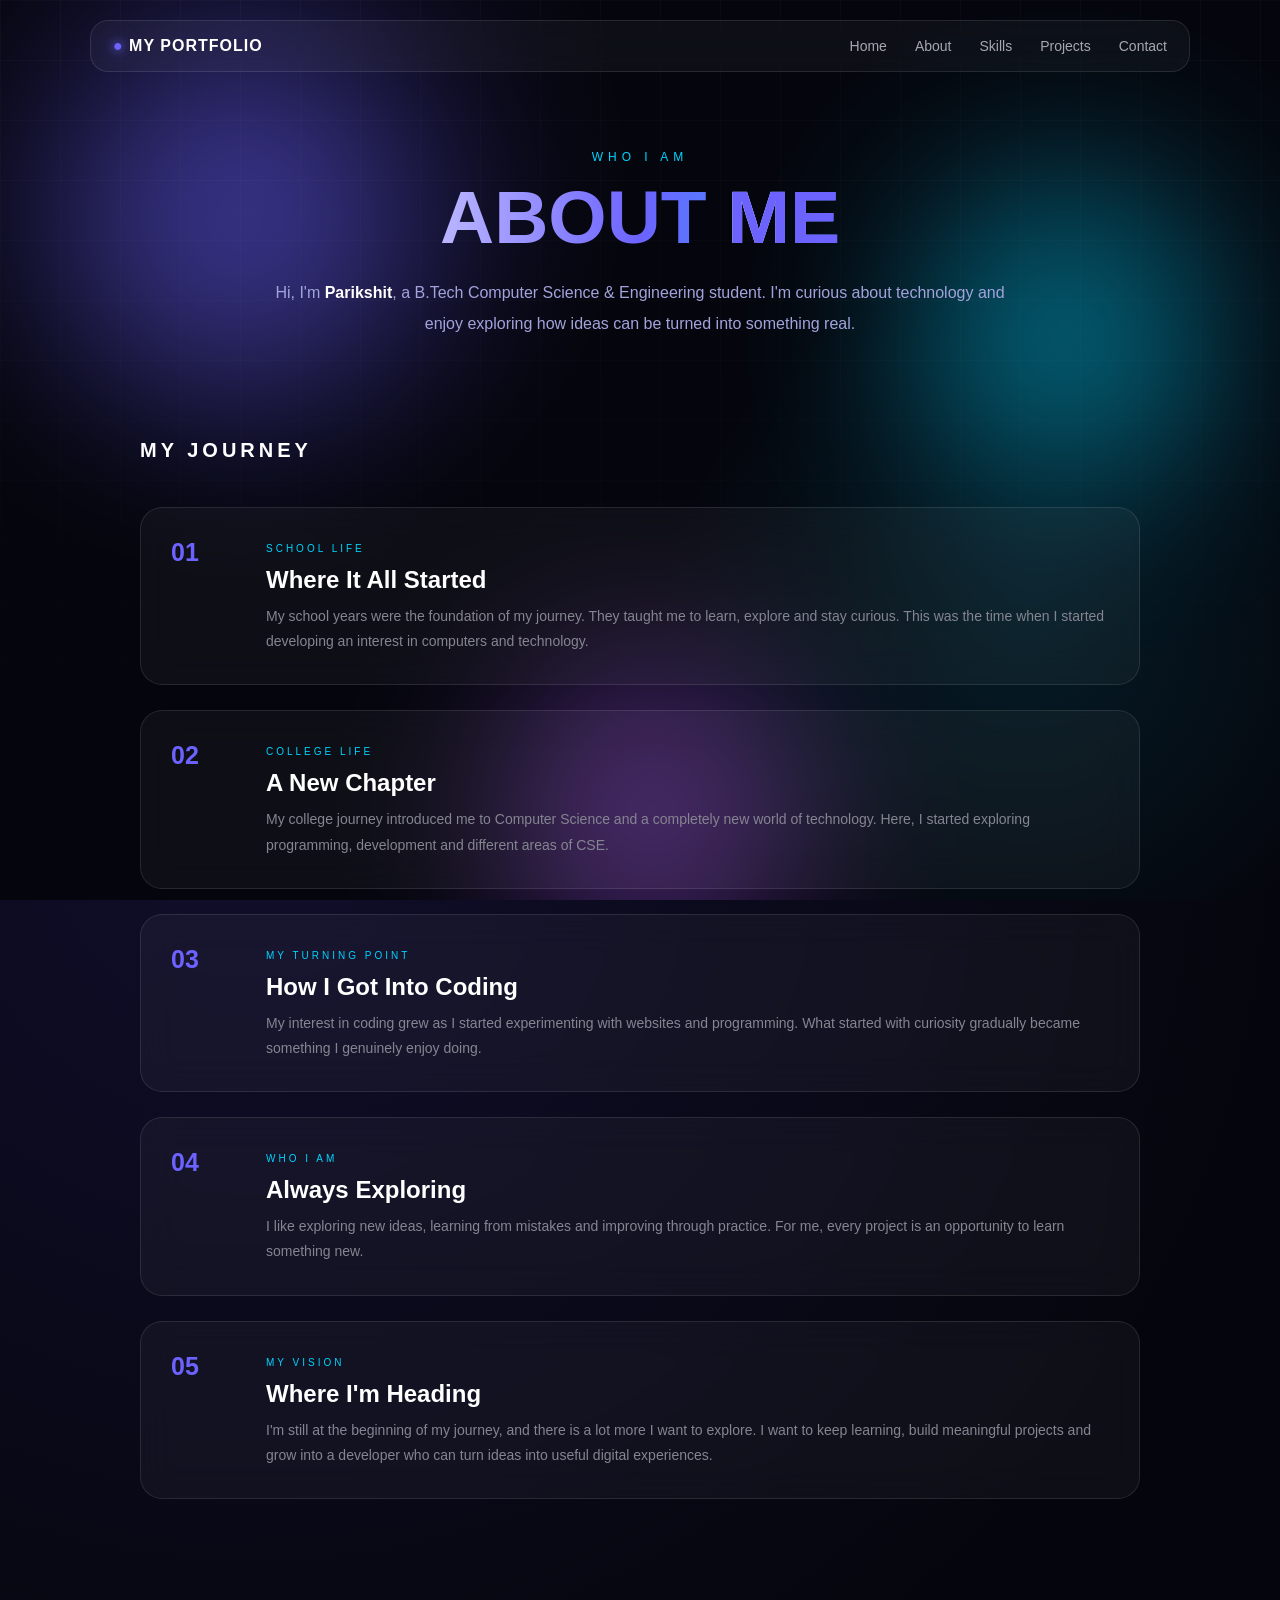
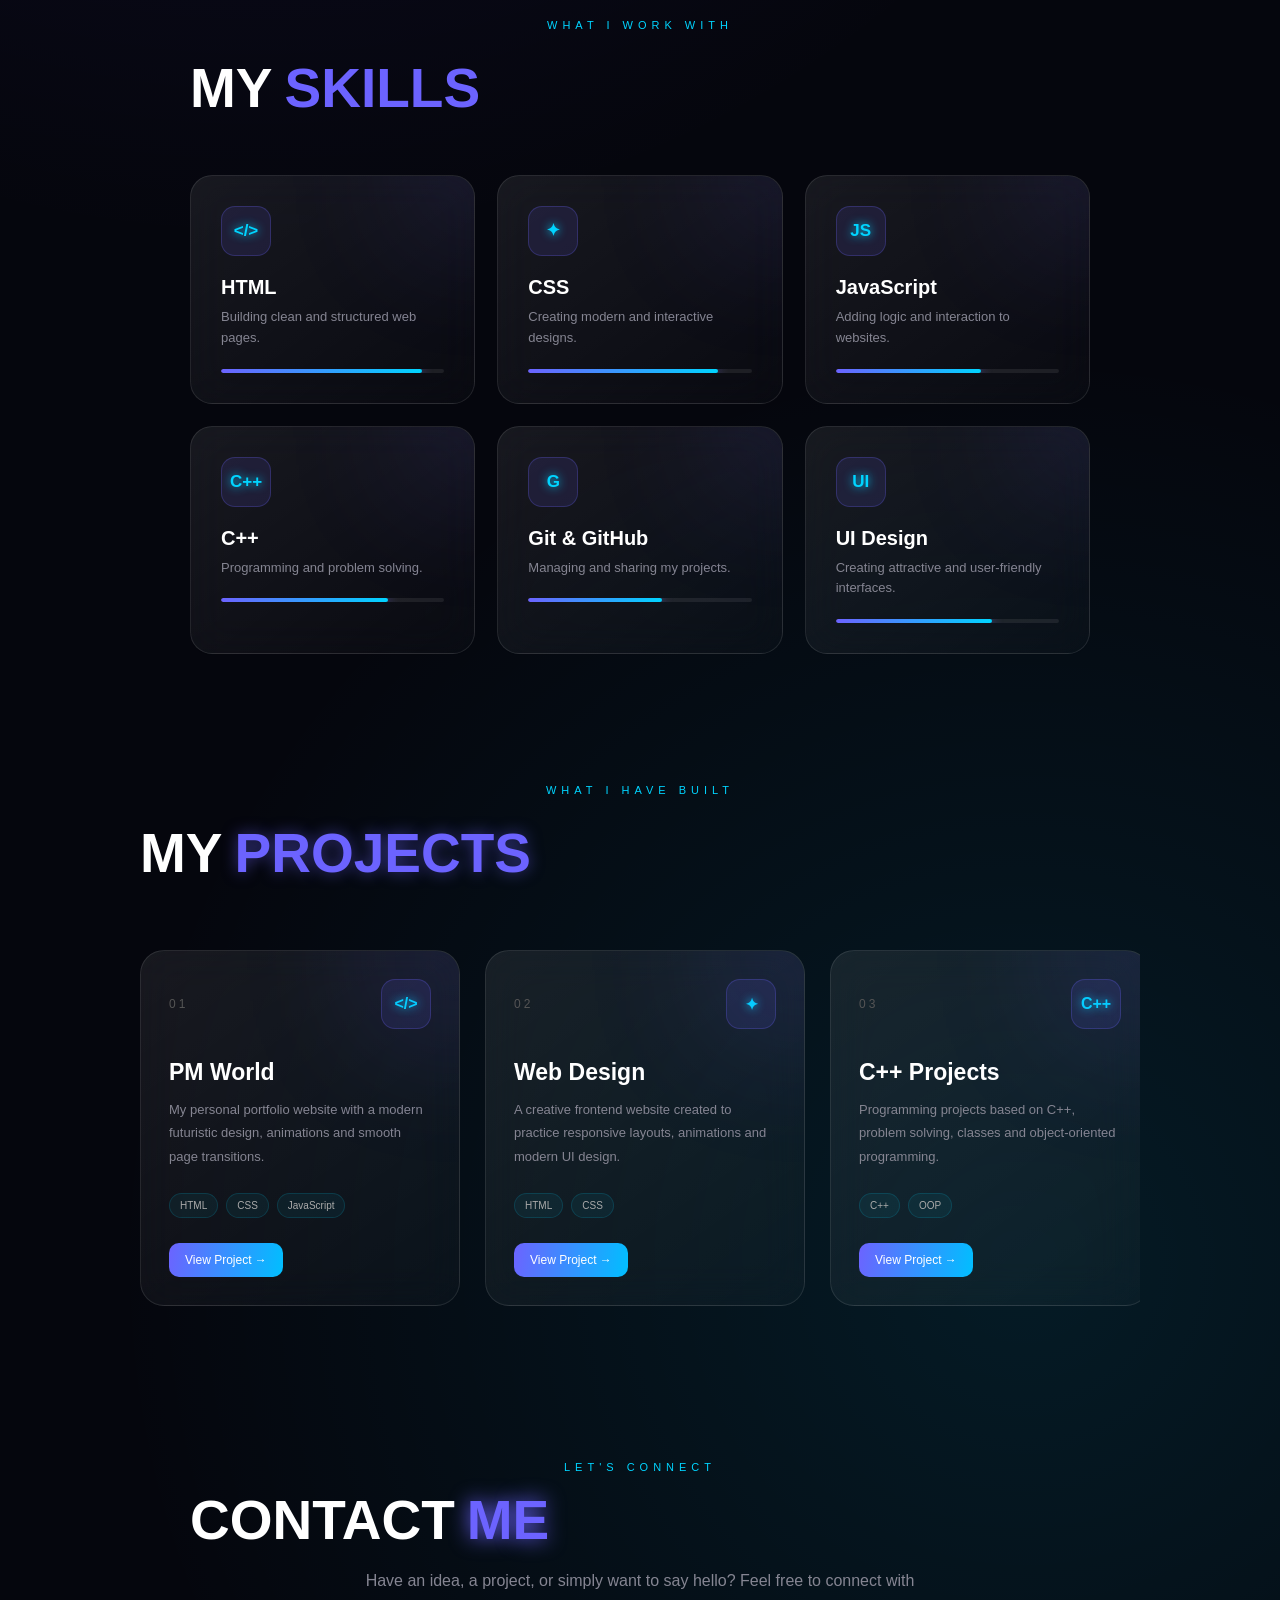
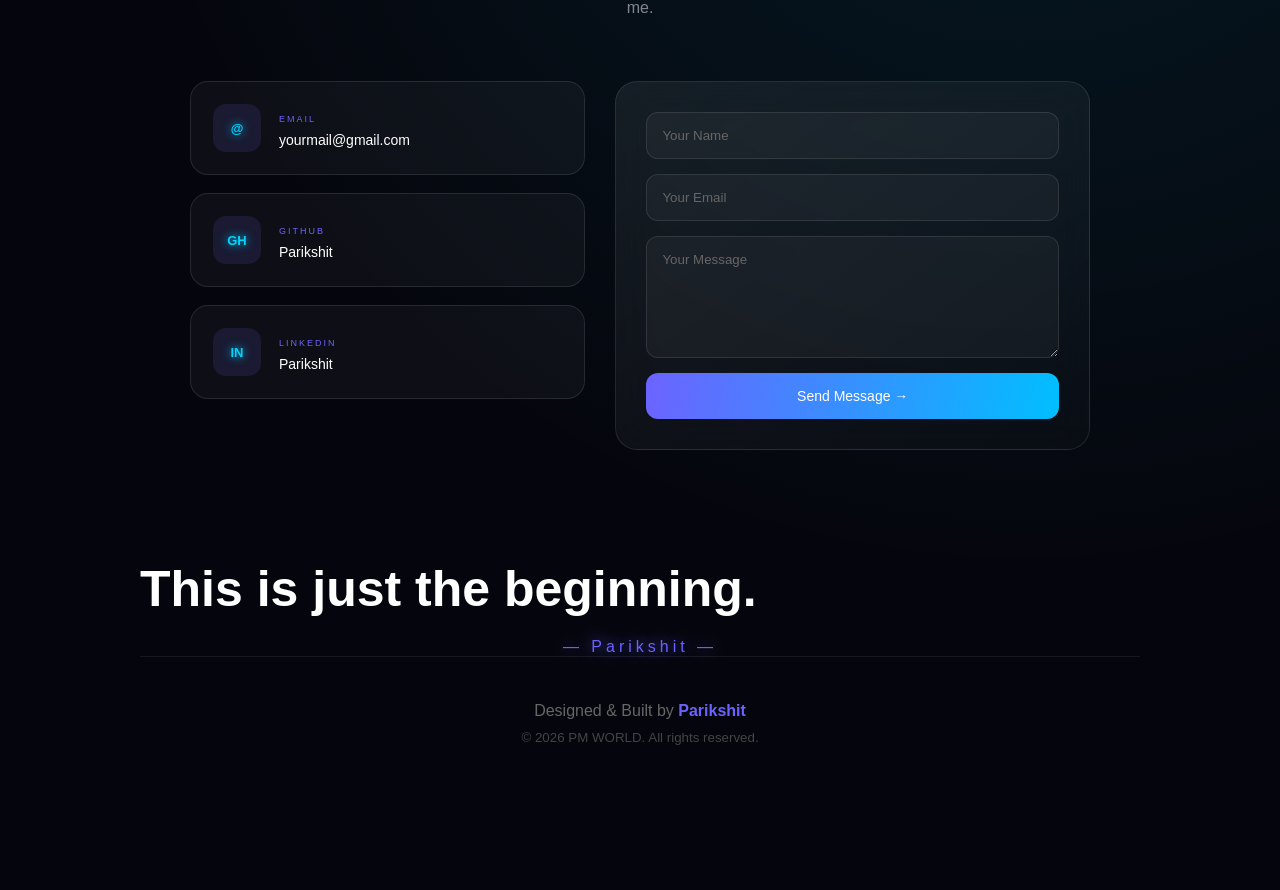
==== 02.html @ 92262288 "my portfolio website" ====
<!DOCTYPE html>
<html lang="en">

<head>
    <meta charset="UTF-8">
    <meta name="viewport" content="width=device-width, initial-scale=1.0">

    <title>PM WORLD</title>

    <link rel="stylesheet" href="01.css">
</head>

<body>

    <div class="background">
        <div class="orb orb1"></div>
        <div class="orb orb2"></div>
        <div class="orb orb3"></div>
        <div class="grid"></div>
    </div>

    <header>
        <div class="logo">
            <span>●</span> MY PORTFOLIO
        </div>

        <nav>
            <a href="01.html">Home</a>
            <a href="02.html">About</a>
            <a href="#skills">Skills</a>
            <a href="#projects">Projects</a>
            <a href="#contact">Contact</a>
        </nav>
    </header>
<main class="about-page"id="about">

    <!-- INTRODUCTION -->
    <section class="about-intro">
        <p class="about-label">WHO I AM</p>

        <h1>ABOUT <span>ME</span></h1>

        <p>
            Hi, I'm <strong>Parikshit</strong>, a B.Tech Computer
            Science & Engineering student. I'm curious about
            technology and enjoy exploring how ideas can be
            turned into something real.
        </p>
    </section>


    <!-- MY JOURNEY -->
    <section class="journey">

        <h2>MY JOURNEY</h2>

        <!-- SCHOOL -->
        <div class="journey-card">
            <span class="journey-number">01</span>

            <div>
                <small>SCHOOL LIFE</small>

                <h3>Where It All Started</h3>

                <p>
                    My school years were the foundation of my journey.
                    They taught me to learn, explore and stay curious.
                    This was the time when I started developing an
                    interest in computers and technology.
                </p>
            </div>
        </div>


        <!-- COLLEGE -->
        <div class="journey-card">
            <span class="journey-number">02</span>

            <div>
                <small>COLLEGE LIFE</small>

                <h3>A New Chapter</h3>

                <p>
                    My college journey introduced me to Computer
                    Science and a completely new world of technology.
                    Here, I started exploring programming, development
                    and different areas of CSE.
                </p>
            </div>
        </div>


        <!-- CODING -->
        <div class="journey-card">
            <span class="journey-number">03</span>

            <div>
                <small>MY TURNING POINT</small>

                <h3>How I Got Into Coding</h3>

                <p>
                    My interest in coding grew as I started
                    experimenting with websites and programming.
                    What started with curiosity gradually became
                    something I genuinely enjoy doing.
                </p>
            </div>
        </div>


        <!-- PERSONALITY -->
        <div class="journey-card">
            <span class="journey-number">04</span>

            <div>
                <small>WHO I AM</small>

                <h3>Always Exploring</h3>

                <p>
                    I like exploring new ideas, learning from mistakes
                    and improving through practice. For me, every
                    project is an opportunity to learn something new.
                </p>
            </div>
        </div>


        <!-- FUTURE -->
        <div class="journey-card">
            <span class="journey-number">05</span>

            <div>
                <small>MY VISION</small>

                <h3>Where I'm Heading</h3>

                <p>
                    I'm still at the beginning of my journey, and
                    there is a lot more I want to explore. I want
                    to keep learning, build meaningful projects and
                    grow into a developer who can turn ideas into
                    useful digital experiences.
                </p>
            </div>
        </div>

    </section>

<!-- =========================
     SKILLS
========================= -->

<section class="skills-section" id="skills">

    <div class="skills-title">
        <p>WHAT I WORK WITH</p>
        <h2>MY <span>SKILLS</span></h2>
    </div>

    <div class="skills-grid">

        <div class="skill-card">
            <div class="skill-icon">&lt;/&gt;</div>
            <h3>HTML</h3>
            <p>Building clean and structured web pages.</p>
            <div class="skill-bar">
                <span style="width: 90%;"></span>
            </div>
        </div>

        <div class="skill-card">
            <div class="skill-icon">✦</div>
            <h3>CSS</h3>
            <p>Creating modern and interactive designs.</p>
            <div class="skill-bar">
                <span style="width: 85%;"></span>
            </div>
        </div>

        <div class="skill-card">
            <div class="skill-icon">JS</div>
            <h3>JavaScript</h3>
            <p>Adding logic and interaction to websites.</p>
            <div class="skill-bar">
                <span style="width: 65%;"></span>
            </div>
        </div>

        <div class="skill-card">
            <div class="skill-icon">C++</div>
            <h3>C++</h3>
            <p>Programming and problem solving.</p>
            <div class="skill-bar">
                <span style="width: 75%;"></span>
            </div>
        </div>

        <div class="skill-card">
            <div class="skill-icon">G</div>
            <h3>Git & GitHub</h3>
            <p>Managing and sharing my projects.</p>
            <div class="skill-bar">
                <span style="width: 60%;"></span>
            </div>
        </div>

        <div class="skill-card">
            <div class="skill-icon">UI</div>
            <h3>UI Design</h3>
            <p>Creating attractive and user-friendly interfaces.</p>
            <div class="skill-bar">
                <span style="width: 70%;"></span>
            </div>
        </div>

    </div>

</section>

<!-- =========================
     PROJECTS
========================= -->

<section class="projects-section" id="projects">

    <div class="projects-title">
        <p>WHAT I HAVE BUILT</p>
        <h2>MY <span>PROJECTS</span></h2>
    </div>

    <div class="projects-window">

        <div class="projects-track">

            <!-- PROJECT 1 -->
            <div class="project-card">

                <div class="project-top">
                    <span class="project-number">01</span>
                    <span class="project-symbol">&lt;/&gt;</span>
                </div>

                <h3>PM World</h3>

                <p>
                    My personal portfolio website with a modern
                    futuristic design, animations and smooth
                    page transitions.
                </p>

                <div class="project-tech">
                    <span>HTML</span>
                    <span>CSS</span>
                    <span>JavaScript</span>
                </div>

                <a href="#" class="project-btn">
                    View Project →
                </a>

            </div>


            <!-- PROJECT 2 -->
            <div class="project-card">

                <div class="project-top">
                    <span class="project-number">02</span>
                    <span class="project-symbol">✦</span>
                </div>

                <h3>Web Design</h3>

                <p>
                    A creative frontend website created to
                    practice responsive layouts, animations
                    and modern UI design.
                </p>

                <div class="project-tech">
                    <span>HTML</span>
                    <span>CSS</span>
                </div>

                <a href="#" class="project-btn">
                    View Project →
                </a>

            </div>


            <!-- PROJECT 3 -->
            <div class="project-card">

                <div class="project-top">
                    <span class="project-number">03</span>
                    <span class="project-symbol">C++</span>
                </div>

                <h3>C++ Projects</h3>

                <p>
                    Programming projects based on C++,
                    problem solving, classes and
                    object-oriented programming.
                </p>

                <div class="project-tech">
                    <span>C++</span>
                    <span>OOP</span>
                </div>

                <a href="#" class="project-btn">
                    View Project →
                </a>

            </div>


            <!-- DUPLICATE 1 -->
            <div class="project-card">

                <div class="project-top">
                    <span class="project-number">01</span>
                    <span class="project-symbol">&lt;/&gt;</span>
                </div>

                <h3>PM World</h3>

                <p>
                    My personal portfolio website with a modern
                    futuristic design, animations and smooth
                    page transitions.
                </p>

                <div class="project-tech">
                    <span>HTML</span>
                    <span>CSS</span>
                    <span>JavaScript</span>
                </div>

                <a href="#" class="project-btn">
                    View Project →
                </a>

            </div>


            <!-- DUPLICATE 2 -->
            <div class="project-card">

                <div class="project-top">
                    <span class="project-number">02</span>
                    <span class="project-symbol">✦</span>
                </div>

                <h3>Web Design</h3>

                <p>
                    A creative frontend website created to
                    practice responsive layouts, animations
                    and modern UI design.
                </p>

                <div class="project-tech">
                    <span>HTML</span>
                    <span>CSS</span>
                </div>

                <a href="#" class="project-btn">
                    View Project →
                </a>

            </div>


            <!-- DUPLICATE 3 -->
            <div class="project-card">

                <div class="project-top">
                    <span class="project-number">03</span>
                    <span class="project-symbol">C++</span>
                </div>

                <h3>C++ Projects</h3>

                <p>
                    Programming projects based on C++,
                    problem solving, classes and
                    object-oriented programming.
                </p>

                <div class="project-tech">
                    <span>C++</span>
                    <span>OOP</span>
                </div>

                <a href="#" class="project-btn">
                    View Project →
                </a>

            </div>

        </div>

    </div>

</section>



<!-- =========================
     CONTACT
========================= -->

<section class="contact-section" id="contact">

    <div class="contact-title">
        <p>LET'S CONNECT</p>
        <h2>CONTACT <span>ME</span></h2>

        <p class="contact-intro">
            Have an idea, a project, or simply want to say hello?
            Feel free to connect with me.
        </p>
    </div>


    <div class="contact-container">

        <!-- LEFT -->
        <div class="contact-info">

            <div class="contact-card">
                <div class="contact-icon">@</div>

                <div>
                    <small>EMAIL</small>
                    <h3>yourmail@gmail.com</h3>
                </div>
            </div>


            <div class="contact-card">
                <div class="contact-icon">GH</div>

                <div>
                    <small>GITHUB</small>
                    <h3>Parikshit</h3>
                </div>
            </div>


            <div class="contact-card">
                <div class="contact-icon">IN</div>

                <div>
                    <small>LINKEDIN</small>
                    <h3>Parikshit</h3>
                </div>
            </div>

        </div>


        <!-- RIGHT -->
        <form class="contact-form">

            <input
                type="text"
                placeholder="Your Name"
                required
            >

            <input
                type="email"
                placeholder="Your Email"
                required
            >

            <textarea
                placeholder="Your Message"
                rows="6"
                required
            ></textarea>

            <button type="submit">
                Send Message →
            </button>

        </form>

    </div>

</section>
<!-- END -->
    <section class="about-end">

        <h2>This is just the beginning.</h2>

        <p>— Parikshit — </p>

    </section>
<footer class="portfolio-footer">

    <p>
        Designed & Built by
        <span>Parikshit</span>
    </p>

    <small>
        © 2026 PM WORLD. All rights reserved.
    </small>

</footer>

</main>
</body>
</html>
---- 01.css ----
@import url('https://fonts.googleapis.com/css2?family=Inter:wght@400;500;600;700;800&display=swap');


* {
    margin: 0;
    padding: 0;
    box-sizing: border-box;
    font-family: 'poppins',sans-serif;
}

/* =========================
   WEBSITE REVEAL
========================= */

.site-content {
    opacity: 1;
}


/* BLACK SCREEN */

.page-reveal {
    position: fixed;
    inset: 0;

    z-index: 9999;

    background: #000;

    pointer-events: none;
    overflow: hidden;
    display: flex;
    align-items: center;
    justify-content: center;

    animation: revealEnd 0.3s ease 1.2s forwards;
}


/* GLOWING CIRCLE */

.reveal-light {

    position: absolute;
    width: 20px;
    height: 20px;
    left: 50%;
    top: 50%;
    transform: translate(-50%, -50%);
    background: #080a18;
    overflow: hidden;
    border: 2px solid white;

    border-radius: 50%;
    box-shadow:
        0 0 15px white,
        0 0 40px #6c63ff,
        0 0 90px #00d4ff,
        inset 0 0 30px #6c63ff;
        animation: lightExpand 1.5s
        ease-in-out 
        forwards;
}

/* PARIKSHIT */

.reveal-text {
    position: fixed;
    left: 50%;
    top: 50%;
    margin: 0;
    color: white;
    font-size: 42px;
    font-weight: 800;

    letter-spacing: 5px;
    font-family: 'poppins',sans-serif;
    white-space: nowrap;
    transform: translate(-50%, -50%) ;
    text-shadow:
        0 0 10px white,
        0 0 30px #101030,
        0 0 60px #0f1415 ;
    animation: parikshitText 1.5s ease-in-out forwards;
}


/* CIRCLE GROWS */

@keyframes lightExpand {
    0% {
        width: 20px;
        height: 20px;
        opacity: 1;
    }

    100% {
        width: 180vmax;
        height: 180vmax;
        opacity: 0;
    }
}



/* NAME GROWS */

@keyframes parikshitText {

    0% {
        opacity: 0;
         transform: translate(-50%, -50%) scale(0.3);
    }

    25% {
        opacity: 1;
        transform: translate(-50%, -50%) scale(0.6);
    }

    60% {
        opacity: 1;
        transform: translate(-50%, -50%) scale(1);
    }

    100% {
        opacity: 0;
        transform: translate(-50%, -50%) scale(2.5);
    }
}


/* BLACK SCREEN DISAPPEARS */

@keyframes revealEnd {

    to {
        opacity: 0;
        visibility: hidden;
    }
}


/* =========================
   BACKGROUND
========================= */

.background {
    position: fixed;
    inset: 0;
    overflow: hidden;
    z-index: -1;
    background:
        radial-gradient(
            circle at 20% 20%,
            rgba(99, 70, 255, 0.12),
            transparent 30%
        ),
        radial-gradient(
            circle at 80% 70%,
            rgba(0, 212, 255, 0.10),
            transparent 30%
        ),
        #05060d;
}


/* Moving Orbs */

.orb {
    position: absolute;
    border-radius: 50%;
    filter: blur(90px);
    opacity: 0.45;
}


.orb1 {
    width: 350px;
    height: 350px;

    background: #6c63ff;

    top: 5%;
    left: 5%;

    animation: orbMove1 12s ease-in-out infinite alternate;
}


.orb2 {
    width: 300px;
    height: 300px;

    background: #00d4ff;

    right: 5%;
    top: 20%;

    animation: orbMove2 15s ease-in-out infinite alternate;
}


.orb3 {
    width: 280px;
    height: 280px;

    background: #a855f7;

    bottom: -50px;
    left: 40%;

    animation: orbMove3 18s ease-in-out infinite alternate;
}


@keyframes orbMove1 {

    0% {
        transform: translate(0, 0);
    }

    100% {
        transform: translate(150px, 100px);
    }

}


@keyframes orbMove2 {

    0% {
        transform: translate(0, 0);
    }

    100% {
        transform: translate(-120px, 130px);
    }

}


@keyframes orbMove3 {

    0% {
        transform: translate(0, 0);
    }

    100% {
        transform: translate(120px, -100px);
    }

}


/* Grid */

.grid {
    position: absolute;
    inset: 0;

    background-image:
        linear-gradient(
            rgba(255,255,255,0.025) 1px,
            transparent 1px
        ),
        linear-gradient(
            90deg,
            rgba(255,255,255,0.025) 1px,
            transparent 1px
        );

    background-size: 60px 60px;

    mask-image: linear-gradient(
        to bottom,
        black,
        transparent
    );
}


/* =========================
   NAVBAR
========================= */

header {
    position: fixed;

    top: 20px;
    left: 50%;

    transform: translateX(-50%);

    width: min(1100px, 92%);

    padding: 16px 22px;

    display: flex;
    justify-content: space-between;
    align-items: center;

    background: rgba(255,255,255,0.04);

    border: 1px solid rgba(255,255,255,0.10);

    backdrop-filter: blur(20px);

    border-radius: 18px;

    z-index: 100;
}


.logo {
    color: white;
    font-weight: 800;
    letter-spacing: 1px;
}


.logo span {
    color: #6c63ff;

    text-shadow:
        0 0 10px #6c63ff,
        0 0 20px #6c63ff;
}


nav {
    display: flex;
    gap: 28px;
}


nav a {
    text-decoration: none;
    color: #a7a7b2;

    font-size: 14px;

    transition: 0.3s;
}


nav a:hover {
    color: white;

    text-shadow:
        0 0 10px #6c63ff;
}


/* =========================
   HERO
========================= */

.hero {

    min-height: 100vh;

    width: min(1200px, 92%);

    margin: auto;

    display: grid;

    grid-template-columns: 1fr 1fr;

    align-items: center;

    gap: 50px;

    padding-top: 100px;
}


.hero-content {
    animation: heroEnter 1.2s ease forwards;
}


@keyframes heroEnter {

    from {
        opacity: 0;
        transform: translateY(40px);
    }

    to {
        opacity: 1;
        transform: translateY(0);
    }

}


.small-text {
    color: #00d4ff;

    font-size: 13px;

    letter-spacing: 4px;

    margin-bottom: 20px;
}


h1 {
    font-size: clamp(45px, 6vw, 78px);

    line-height: 0.95;
    color: #ffff;
    font-weight: 800;
    
}


h1 span {
    display: black;

    background:
        linear-gradient(
            90deg,
            #ffff,
            #5c55e5,
            #00d4ff
        );

    background-size: 200%;

    -webkit-background-clip: text;

    background-clip: text;

    color: transparent;

    animation: gradientText 5s linear infinite;
}


@keyframes gradientText {

    0% {
        background-position: 0%;
    }

    100% {
        background-position: 200%;
    }

}


h2 {
    margin-top: 25px;

    font-size: 20px;

    color: #b5b5c0;

    display: flex;

    align-items: center;

    gap: 12px;
}


.line {
    width: 40px;

    height: 1px;

    background: #6c63ff;

    box-shadow:
        0 0 10px #6c63ff;
}


.description {
    max-width: 520px;

    margin-top: 25px;

    line-height: 1.8;

    color: #858592;
}


.buttons {
    display: flex;

    gap: 15px;

    margin-top: 35px;
}


.btn {
    padding: 14px 22px;

    border-radius: 12px;

    text-decoration: none;

    font-size: 14px;

    transition:
        transform 0.3s,
        box-shadow 0.3s,
        background 0.3s;
}


.primary {
    color: white;

    background:
        linear-gradient(
            100deg,
            #6c63ff,
            #00bfff
        );

    box-shadow:
        0 0 25px rgba(108,99,255,0.25);
}


.primary span {
    display: inline-block;

    margin-left: 8px;

    transition: 0.3s;
}


.primary:hover {
    transform: translateY(-5px);

    box-shadow:
        0 10px 35px rgba(108,99,255,0.35);
}


.primary:hover span {
    transform: translateX(6px);
}


.secondary {
    color: white;

    border: 1px solid rgba(255,255,255,0.15);

    background: rgba(255,255,255,0.04);
}


.secondary:hover {
    transform: translateY(-5px);

    border-color: #6c63ff;

    box-shadow:
        0 0 25px rgba(108,99,255,0.15);
}


/* =========================
   PROFILE AREA
========================= */

.profile-area {
    position: relative;

    height: 520px;

    display: flex;

    justify-content: center;

    align-items: center;
}


.profile-card {
    position: relative;

    width: 310px;

    height: 400px;

    border-radius: 30px;

    display: flex;

    flex-direction: column;

    align-items: center;

    justify-content: center;

    background:
        linear-gradient(
            145deg,
            rgba(255,255,255,0.09),
            rgba(255,255,255,0.02)
        );

    border: 1px solid rgba(255,255,255,0.12);

    backdrop-filter: blur(25px);

    box-shadow:
        0 30px 80px rgba(0,0,0,0.5);

    animation: floatingCard 5s ease-in-out infinite;

    overflow: hidden;
}


@keyframes floatingCard {

    0%,100% {
        transform: translateY(0) rotate(0deg);
    }

    50% {
        transform: translateY(-18px) rotate(1deg);
    }

}


/* Moving Light */

.light {
    position: absolute;

    width: 180px;
    height: 180px;

    background: #6c63ff;

    filter: blur(80px);

    opacity: 0.35;

    top: -80px;
    left: -80px;

    animation: lightMove 7s ease-in-out infinite alternate;
}


@keyframes lightMove {

    0% {
        transform: translate(0,0);
    }

    100% {
        transform: translate(250px,300px);
    }

}


/* Profile Image */

.profile-image {
    width: 160px;

    height: 160px;

    border-radius: 50%;

    padding: 5px;

    background:
        conic-gradient(
            #6c63ff,
            #00d4ff,
            #a855f7,
            #6c63ff
        );

    animation: rotateBorder 5s linear infinite;
}


.profile-image img {
    width: 100%;
    height: 100%;
    object-fit: cover;
    border-radius: 50%;
    display: block;
}

@keyframes rotateBorder {

    to {
        transform: rotate(360deg);
    }

}


.image-placeholder {
    width: 100%;
    height: 100%;

    border-radius: 50%;

    background: #0a0b13;

    display: flex;

    align-items: center;

    justify-content: center;

    text-align: center;

    font-size: 14px;

    font-weight: 700;

    color: #777;

    animation: counterRotate 5s linear infinite;
}


@keyframes counterRotate {

    to {
        transform: rotate(-360deg);
    }

}


.profile-card h3 {
    margin-top: 25px;

    font-size: 22px;
}


.profile-card > p {
    margin-top: 7px;

    color: #858592;

    font-size: 14px;
}


.status {
    margin-top: 25px;

    padding: 9px 13px;

    border-radius: 30px;

    background: rgba(0,255,150,0.06);

    border: 1px solid rgba(0,255,150,0.15);

    font-size: 11px;

    color: #aaa;
}


.status span {
    display: inline-block;

    width: 7px;
    height: 7px;

    border-radius: 50%;

    background: #00ff9d;

    box-shadow:
        0 0 10px #00ff9d;

    margin-right: 7px;

    animation: pulse 1.5s infinite;
}


@keyframes pulse {

    50% {
        opacity: 0.3;

        transform: scale(0.6);
    }

}


/* =========================
   ORBITS
========================= */

.orbit {
    position: absolute;

    border: 1px solid rgba(108,99,255,0.15);

    border-radius: 50%;
}


.orbit-one {
    width: 470px;
    height: 190px;

    transform: rotate(25deg);

    animation: orbitRotate 12s linear infinite;
}


.orbit-two {
    width: 520px;
    height: 250px;

    transform: rotate(-30deg);

    animation: orbitRotate 18s linear infinite reverse;
}


@keyframes orbitRotate {

    to {
        transform:
            rotate(385deg);
    }

}


/* =========================
   SCROLL
========================= */

.scroll {
    position: fixed !important;
    bottom: 25px !important;
    left: 50% !important;

    transform: translateX(-50%) !important;

    width: 40px;
    height: 45px;

    display: flex !important;
    flex-direction: column !important;
    align-items: center !important;
    justify-content: center !important;

    z-index: 9999 !important;

    cursor: pointer;
    opacity: 0;
    visibility: hidden;

    animation: showScroll 0.3s ease 1.8s forwards;
}

.chevron {
    width: 14px;
    height: 14px;

    border-right: 2px solid #00d4ff;
    border-bottom: 2px solid #6c63ff;

    transform: rotate(45deg);

    margin: -3px;

    filter:
        drop-shadow(0 0 5px #00d4ff)
        drop-shadow(0 0 10px #6c63ff);

    animation: chevronMove 1.4s ease-in-out infinite;
}

.chevron:nth-child(2) {
    animation-delay: .2s;
}

@keyframes chevronMove {
    0% {
        opacity: 0;
        transform: rotate(45deg) translate(-4px,-4px);
    }

    50% {
        opacity: 1;
    }

    100% {
        opacity: 0;
        transform: rotate(45deg) translate(5px,5px);
    }
}

@keyframes showScroll {
    to {
        opacity: 1;
        visibility: visible;
    }
}

/* =========================
   MOBILE
========================= */

@media (max-width: 850px) {

    header {
        padding: 14px 16px;
    }

    nav {
        display: none;
    }

    .hero {
        grid-template-columns: 1fr;

        text-align: center;

        padding-top: 130px;
    }

    h2 {
        justify-content: center;
    }

    .description {
        margin-left: auto;
        margin-right: auto;
    }

    .buttons {
        justify-content: center;
    }

    .profile-area {
        height: 450px;
    }

    .orbit-one {
        width: 350px;
    }

    .orbit-two {
        width: 380px;
    }

}


@media (max-width: 450px) {

    h1 {
        font-size: 45px;
    }

    .profile-card {
        width: 280px;
        height: 370px;
    }

    .profile-image {
        width: 140px;
        height: 140px;
    }

}




.first-page {
    min-height: 100vh;
}

.page-up {
    animation: pageGoUp 0.7s cubic-bezier(.76,0,.24,1) forwards;
}

@keyframes pageGoUp {

    from {
        transform: translateY(0);
    }

    to {
        transform: translateY(-100vh);
    }

}

body {  
    background:
        radial-gradient(
            circle at 20% 20%,
            rgba(99, 70, 255, 0.12),
            transparent 30%
        ),
        radial-gradient(
            circle at 80% 70%,
            rgba(0, 212, 255, 0.10),
            transparent 30%
        ),
        #05060d;
}



/* =========================
   ABOUT PAGE
========================= */

.about-page {
    width: min(1000px, 90%);
    margin: auto;
    padding: 150px 0 100px;
}

.about-intro {
    text-align: center;
    max-width: 750px;
    margin: auto;
}

.about-label {
    color: #00d4ff;
    font-size: 12px;
    letter-spacing: 5px;
    margin-bottom: 18px;
}

.about-intro h1 {
    font-size: clamp(45px, 7vw, 75px);
    margin-bottom: 25px;

    background: linear-gradient(
        90deg,
        white,
        #6c63ff,
        #00d4ff
    );

    -webkit-background-clip: text;
    background-clip: text;
    color: transparent;
}

.about-intro h1 span {
    color: #6c63ff;
}

.about-intro > p:last-child {
    color: #a3a3dc;
    line-height: 1.9;
    font-size: 16px;
}

.about-intro strong {
    color: white;
}


/* JOURNEY */

.journey {
    margin-top: 100px;
}

.journey > h2 {
    text-align: center;
    margin-bottom: 45px;
    color: white;
    letter-spacing: 4px;
}


/* CARDS */

.journey-card {
    display: grid;
    grid-template-columns: 70px 1fr;
    gap: 25px;

    margin-bottom: 25px;
    padding: 30px;

    background: rgba(255,255,255,.04);

    border: 1px solid rgba(255,255,255,.1);

    border-radius: 22px;

    backdrop-filter: blur(18px);

    transition: .4s;
}

.journey-card:hover {
    transform: translateX(8px);

    border-color: #6c63ff;

    box-shadow:
        0 15px 40px rgba(108,99,255,.15);
}


.journey-number {
    font-size: 25px;
    font-weight: 800;

    color: #6c63ff;

    text-shadow: none;
       
}


.journey-card small {
    color: #00d4ff;
    letter-spacing: 3px;
    font-size: 10px;
}


.journey-card h3 {
    margin: 10px 0;

    font-size: 24px;
    color: white;
}


.journey-card p {
    color: #858592;

    line-height: 1.8;
    font-size: 14px;
}


/* END */

.about-end {
    text-align: center;
    margin-top: 110px;
}

.about-end h2 {
    color: white;
    font-size: clamp(28px, 5vw, 50px);
}

.about-end p {
    margin-top: 20px;

    color: #6c63ff;

    letter-spacing: 4px;

    text-shadow:
        0 0 15px #6c63ff;
}


/* MOBILE */

@media (max-width: 600px) {

    .about-page {
        padding-top: 120px;
    }

    .journey-card {
        grid-template-columns: 1fr;
    }

    .journey-number {
        font-size: 20px;
    }

}





/* =========================
   SKILLS SECTION
========================= */

.skills-section {
    width: min(1050px, 90%);
    margin: 120px auto 100px;
}

.skills-title {
    text-align: center;
    margin-bottom: 55px;
}

.skills-title p {
    color: #00d4ff;
    font-size: 11px;
    letter-spacing: 5px;
    margin-bottom: 15px;
}

.skills-title h2 {
    color: white;
    font-size: clamp(35px, 5vw, 55px);
}

.skills-title h2 span {
    color: #6c63ff;
    text-shadow:none;
}


/* GRID */

.skills-grid {
    display: grid;
    grid-template-columns: repeat(3, 1fr);
    gap: 22px;
}


/* CARD */

.skill-card {
    position: relative;

    padding: 30px;

    min-height: 210px;

    background:
        linear-gradient(
            145deg,
            rgba(255,255,255,.08),
            rgba(255,255,255,.02)
        );

    border: 1px solid rgba(255,255,255,.1);

    border-radius: 22px;

    backdrop-filter: blur(20px);

    overflow: hidden;

    transition:
        transform .4s,
        border-color .4s,
        box-shadow .4s;
}

.skill-card::before {
    content: "";

    position: absolute;

    width: 120px;
    height: 120px;

    top: -60px;
    right: -60px;

    background: #6c63ff;

    filter: blur(70px);

    opacity: .18;
}

.skill-card:hover {
    transform: translateY(-10px);

    border-color: #6c63ff;

    box-shadow:
        0 20px 50px rgba(108,99,255,.15);
}


/* ICON */

.skill-icon {
    width: 50px;
    height: 50px;

    display: flex;
    align-items: center;
    justify-content: center;

    border-radius: 14px;

    background: rgba(108,99,255,.12);

    border: 1px solid rgba(108,99,255,.25);

    color: #00d4ff;

    font-size: 17px;
    font-weight: 800;

    margin-bottom: 20px;

    text-shadow:
        0 0 10px #00d4ff;
}

.skill-card h3 {
    color: white;

    font-size: 20px;

    margin-bottom: 8px;
}

.skill-card p {
    color: #858592;

    font-size: 13px;

    line-height: 1.6;

    margin-bottom: 20px;
}


/* SKILL BAR */

.skill-bar {
    width: 100%;
    height: 4px;

    background: rgba(255,255,255,.08);

    border-radius: 10px;

    overflow: hidden;
}

.skill-bar span {
    display: block;

    height: 100%;

    border-radius: 10px;

    background:
        linear-gradient(
            90deg,
            #6c63ff,
            #00d4ff
        );

    box-shadow:
        0 0 12px #6c63ff;

    animation: skillLoad 1.5s ease forwards;
}

@keyframes skillLoad {

    from {
        width: 0;
    }

}


/* MOBILE */

@media (max-width: 800px) {

    .skills-grid {
        grid-template-columns: repeat(2, 1fr);
    }

}

@media (max-width: 500px) {

    .skills-grid {
        grid-template-columns: 1fr;
    }

}



/* =========================
   PROJECTS
========================= */

.projects-section {
    width: 100%;
    margin: 130px auto 100px;
    overflow: hidden;
}

.projects-title {
    text-align: center;
    margin-bottom: 55px;
}

.projects-title p {
    color: #00d4ff;
    font-size: 11px;
    letter-spacing: 5px;
    margin-bottom: 15px;
}

.projects-title h2 {
    color: white;
    font-size: clamp(35px, 5vw, 55px);
}

.projects-title h2 span {
    color: #6c63ff;

    text-shadow:
        0 0 15px rgba(108,99,255,.5);
}


/* SLIDER WINDOW */

.projects-window {
    width: 100%;
    overflow: hidden;
    padding: 10px 0 15px;
    box-sizing: border-box;
}


/* MOVING TRACK */

.projects-track {
    display: flex;
    gap: 25px;

    width: max-content;

    animation:
        projectInfiniteLoop
        10s
        linear
        infinite;
}

.projects-track:hover {
    animation-play-state: paused;
}


/* PROJECT CARD */

.project-card {

    width: 320px;
    min-width: 320px;

    min-height: 350px;

    padding: 28px;

    box-sizing: border-box;

    border-radius: 24px;

    background:
        linear-gradient(
            145deg,
            rgba(255,255,255,.08),
            rgba(255,255,255,.025)
        );

    border:
        1px solid
        rgba(255,255,255,.1);

    backdrop-filter: blur(20px);

    position: relative;

    overflow: hidden;

    transition: .35s;
}


/* CARD GLOW */

.project-card::before {

    content: "";

    position: absolute;

    width: 150px;
    height: 150px;

    right: -70px;
    top: -70px;

    background: #6c63ff;

    filter: blur(75px);

    opacity: .18;
}


/* HOVER */

.project-card:hover {

    transform: translateY(-5px);

    border-color: #6c63ff;
    
    box-shadow:
        0 9px 19px
        rgba(108,99,255,.20);
}


/* TOP */

.project-top {

    display: flex;

    justify-content: space-between;

    align-items: center;

    margin-bottom: 30px;
}


.project-number {

    color: #555;

    font-size: 12px;

    letter-spacing: 3px;
}


.project-symbol {

    width: 50px;
    height: 50px;

    display: flex;

    align-items: center;
    justify-content: center;

    border-radius: 14px;

    background:
        rgba(108,99,255,.12);

    border:
        1px solid
        rgba(108,99,255,.25);

    color: #00d4ff;

    font-weight: 800;

    text-shadow:
        0 0 10px #00d4ff;
}


/* TITLE */

.project-card h3 {

    color: white;

    font-size: 23px;

    margin-bottom: 12px;
}


/* DESCRIPTION */

.project-card p {

    color: #858592;

    font-size: 13px;

    line-height: 1.8;

    min-height: 75px;
}


/* TECHNOLOGIES */

.project-tech {

    display: flex;

    gap: 8px;

    flex-wrap: wrap;

    margin-top: 20px;
}

.project-tech span {

    padding: 6px 10px;

    border-radius: 20px;

    background:
        rgba(0,212,255,.06);

    border:
        1px solid
        rgba(0,212,255,.15);

    color: #aaa;

    font-size: 10px;
}


/* BUTTON */

.project-btn {

    display: inline-block;

    margin-top: 25px;

    padding: 10px 16px;

    border-radius: 10px;

    text-decoration: none;

    color: white;

    font-size: 12px;

    background:
        linear-gradient(
            100deg,
            #6c63ff,
            #00bfff
        );

    transition: .3s;
}

.project-btn:hover {

    transform:
        translateX(6px);

    box-shadow:
        0 0 25px
        rgba(108,99,255,.3);
}


/* =========================
   INFINITE LOOP
========================= */

@keyframes projectInfiniteLoop {

    0% {
        transform: translateX(0);
    }

    100% {
        transform: translateX(
            calc(-3 * 320px - 2 * 25px)
        );
    }

}


/* =========================
   MOBILE
========================= */

@media (max-width: 700px) {

    .project-card {

        width: 280px;
        min-width: 280px;

    }

    @keyframes projectInfiniteLoop {

        0% {
            transform: translateX(0);
        }

        100% {
            transform: translateX(
                calc(-3 * 280px - 2 * 25px)
            );
        }

    }

}

/* =========================
   CONTACT SECTION
========================= */

.contact-section {
    width: min(1050px, 90%);
    margin: 140px auto 80px;
}

.contact-title {
    text-align: center;
    margin-bottom: 60px;
}

.contact-title > p:first-child {
    color: #00d4ff;
    font-size: 11px;
    letter-spacing: 5px;
}

.contact-title h2 {
    margin: 15px 0;

    color: white;
    font-size: clamp(35px, 5vw, 55px);
}

.contact-title h2 span {
    color: #6c63ff;

    text-shadow:
        0 0 20px #6c63ff;
}

.contact-intro {
    max-width: 550px;
    margin: auto;

    color: #858592;
    line-height: 1.7;
}


/* CONTAINER */

.contact-container {
    display: grid;

    grid-template-columns: 1fr 1.2fr;

    gap: 30px;
}


/* INFO */

.contact-info {
    display: flex;

    flex-direction: column;

    gap: 18px;
}

.contact-card {
    display: flex;

    align-items: center;

    gap: 18px;

    padding: 22px;

    background:
        rgba(255,255,255,.04);

    border:
        1px solid
        rgba(255,255,255,.1);

    border-radius: 18px;

    transition: .3s;
}

.contact-card:hover {
    transform: translateX(8px);

    border-color: #6c63ff;

    box-shadow:
        0 10px 30px
        rgba(108,99,255,.12);
}

.contact-icon {
    width: 48px;
    height: 48px;

    display: flex;

    align-items: center;
    justify-content: center;

    border-radius: 13px;

    background:
        rgba(108,99,255,.12);

    color: #00d4ff;

    font-size: 13px;

    font-weight: bold;

    text-shadow:
        0 0 10px #00d4ff;
}

.contact-card small {
    color: #6c63ff;

    font-size: 9px;

    letter-spacing: 2px;
}

.contact-card h3 {
    margin-top: 6px;

    color: white;

    font-size: 14px;

    font-weight: 500;
}


/* FORM */

.contact-form {
    padding: 30px;

    display: flex;

    flex-direction: column;

    gap: 15px;

    background:
        linear-gradient(
            145deg,
            rgba(255,255,255,.07),
            rgba(255,255,255,.02)
        );

    border:
        1px solid
        rgba(255,255,255,.1);

    border-radius: 22px;

    backdrop-filter: blur(20px);
}

.contact-form input,
.contact-form textarea {
    width: 100%;

    padding: 15px;

    box-sizing: border-box;

    border: 1px solid
        rgba(255,255,255,.1);

    outline: none;

    border-radius: 12px;

    background:
        rgba(255,255,255,.04);

    color: white;

    font-family: inherit;

    transition: .3s;
}

.contact-form textarea {
    resize: vertical;
}

.contact-form input::placeholder,
.contact-form textarea::placeholder {
    color: #666;
}

.contact-form input:focus,
.contact-form textarea:focus {
    border-color: #6c63ff;

    box-shadow:
        0 0 20px
        rgba(108,99,255,.1);
}


/* BUTTON */

.contact-form button {
    padding: 15px;

    border: none;

    border-radius: 12px;

    cursor: pointer;

    color: white;

    font-size: 14px;

    background:
        linear-gradient(
            100deg,
            #6c63ff,
            #00bfff
        );

    transition: .3s;
}

.contact-form button:hover {
    transform: translateY(-3px);

    box-shadow:
        0 10px 30px
        rgba(108,99,255,.25);
}


/* FOOTER */

.portfolio-footer {
    text-align: center;

    padding: 45px 20px;

    border-top:
        1px solid
        rgba(255,255,255,.08);

    color: #666;
}

.portfolio-footer span {
    color: #6c63ff;

    font-weight: bold;
}

.portfolio-footer small {
    display: block;

    margin-top: 10px;

    color: #444;
}


/* MOBILE */

@media (max-width: 750px) {

    .contact-container {
        grid-template-columns: 1fr;
    }

}

html {
    scroll-behavior: smooth;
}
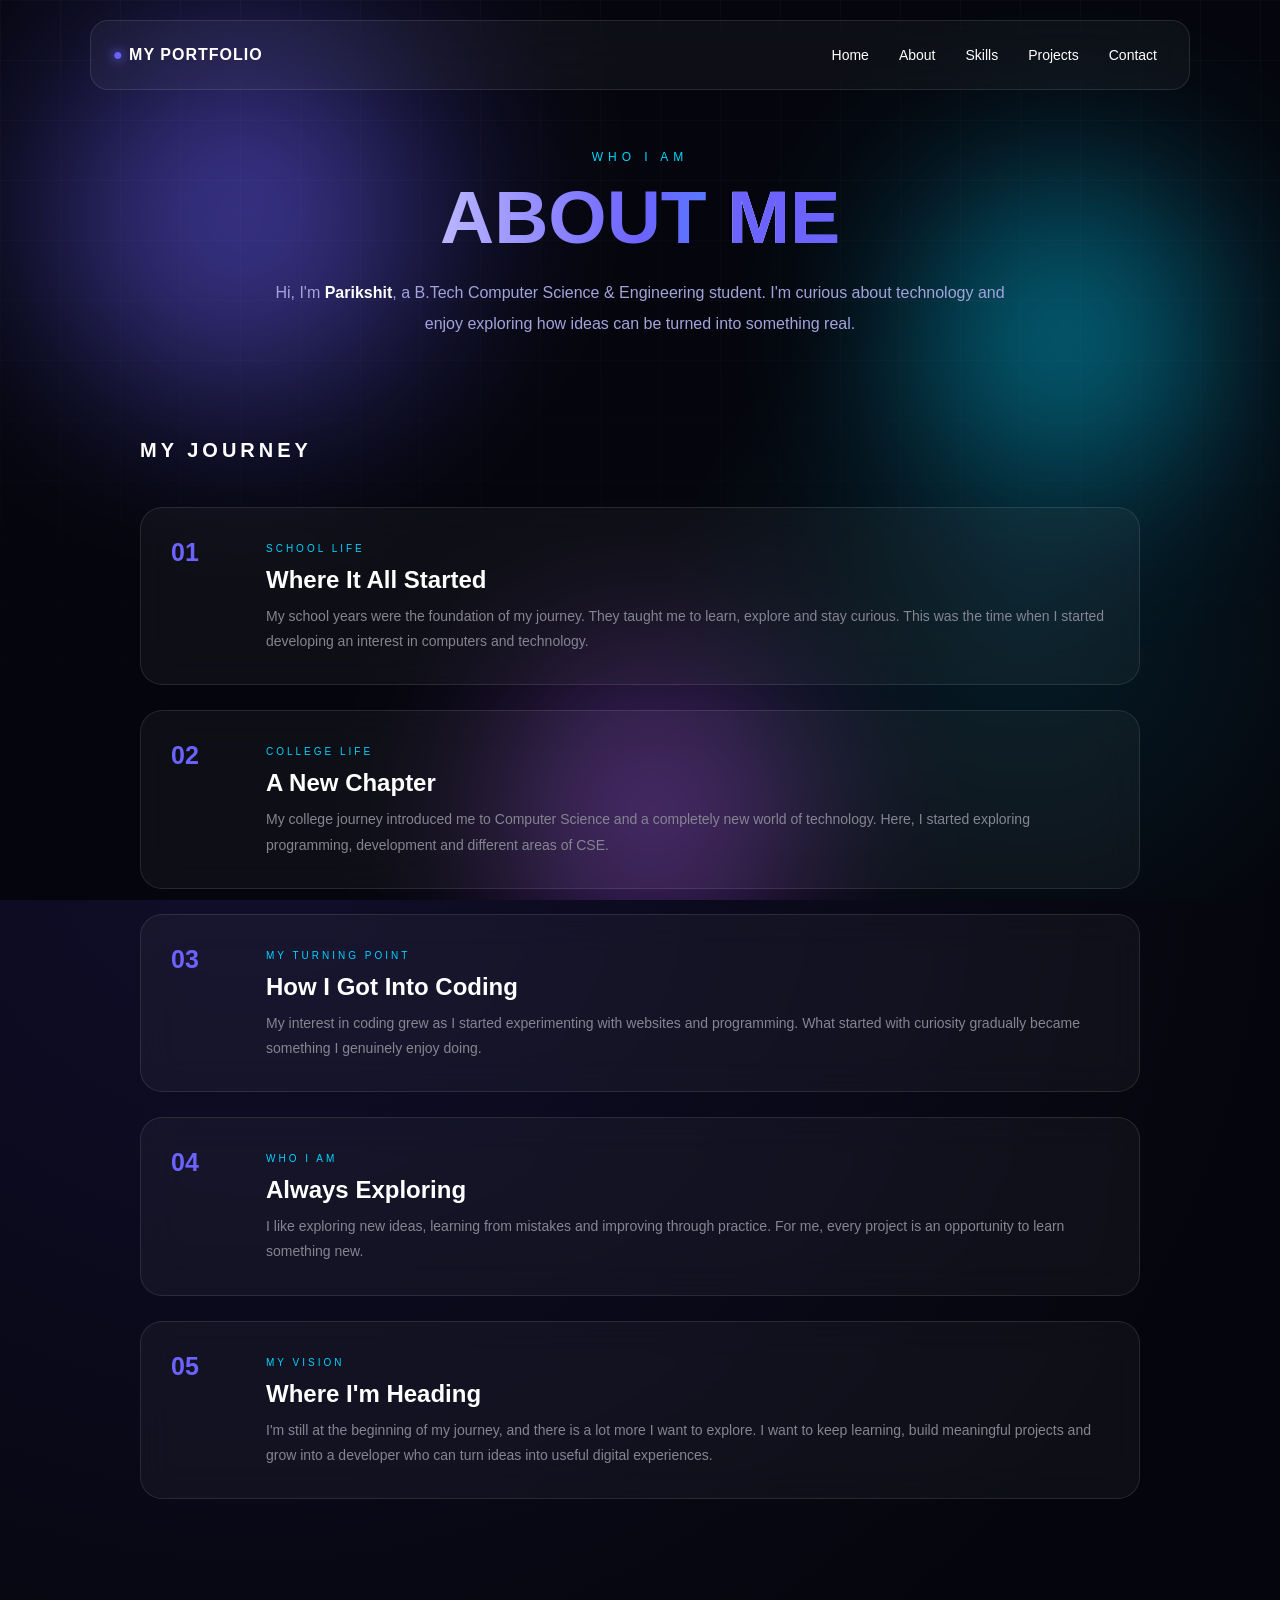
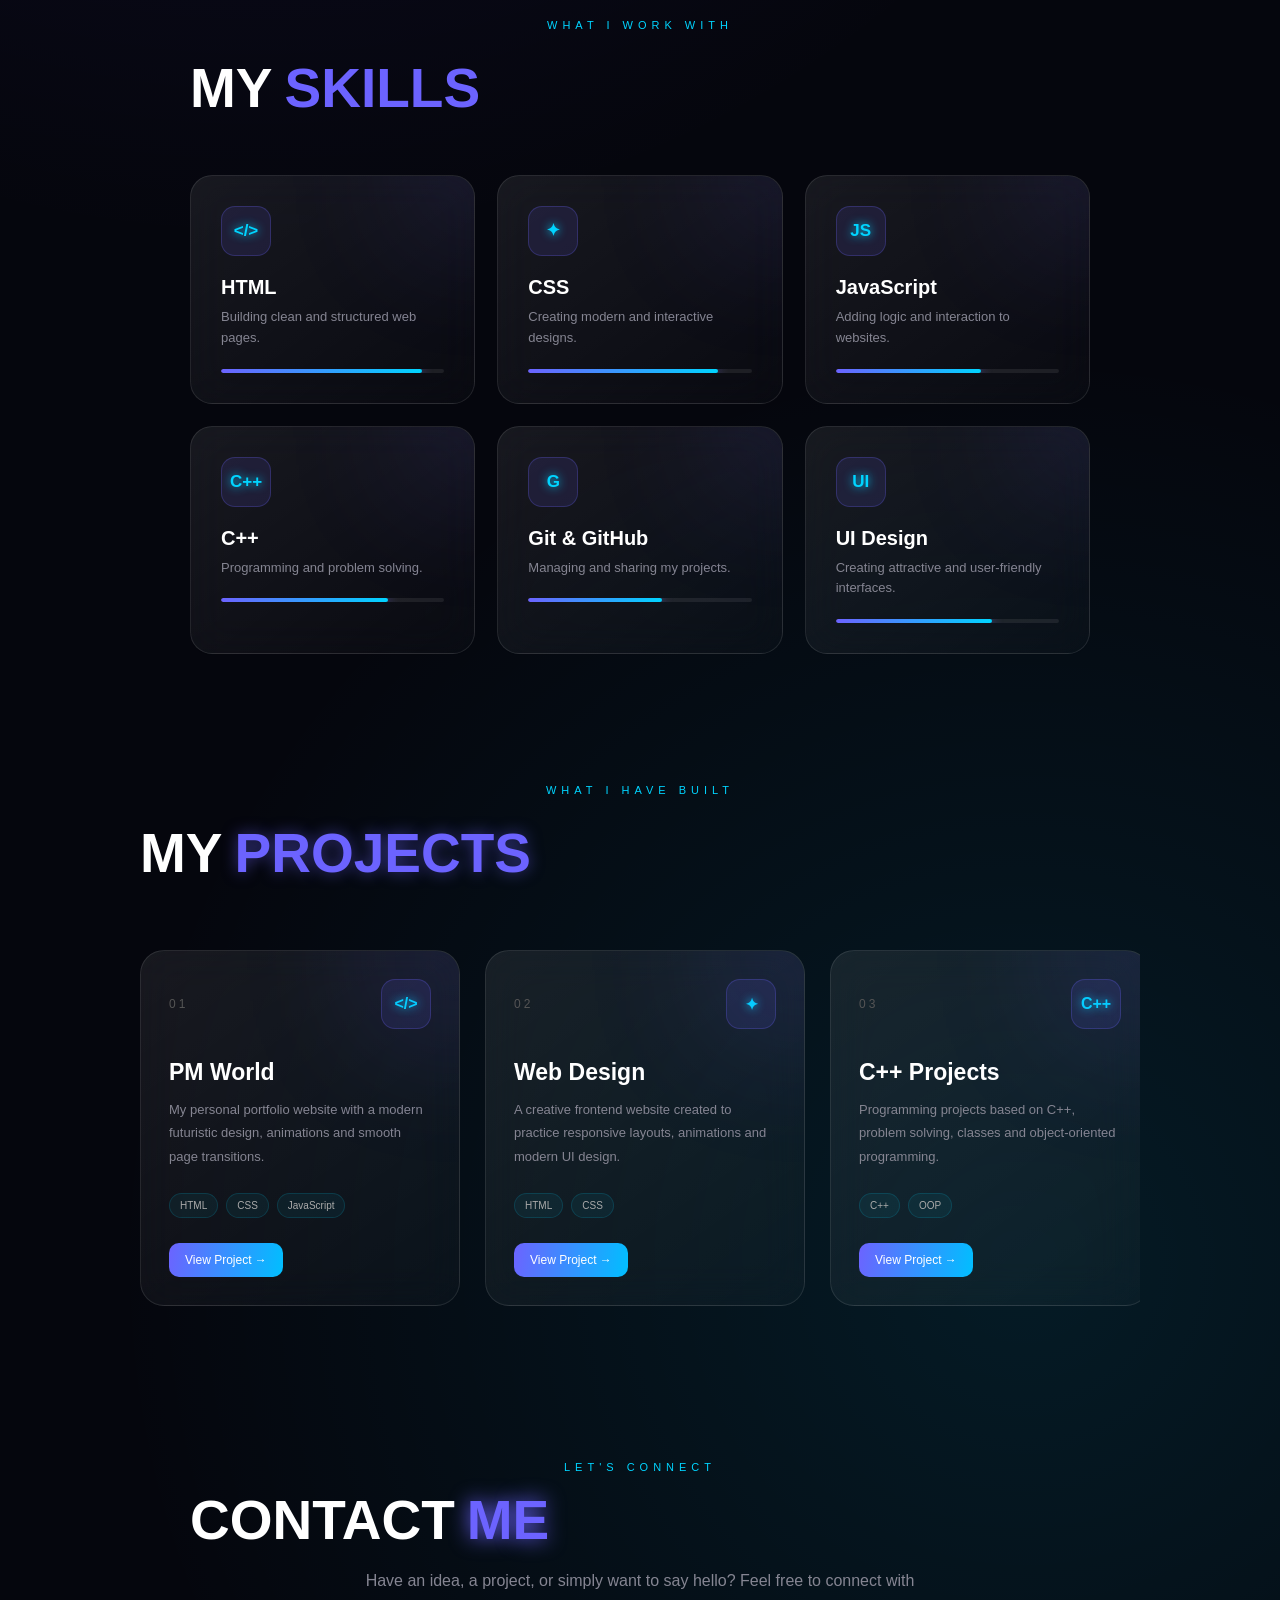
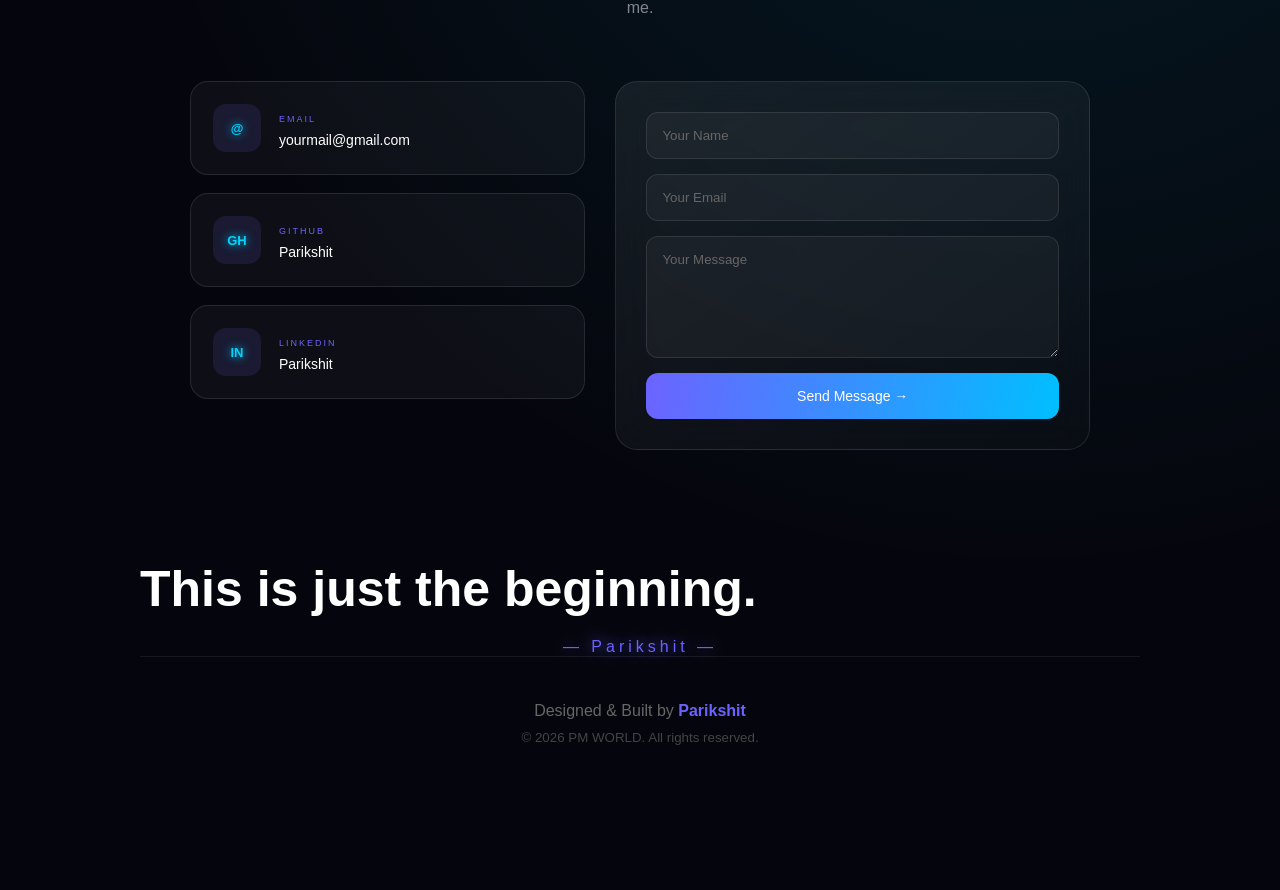
==== commit 217622f8: "update project slider" ====
--- a/02.html
+++ b/02.html
@@ -24,8 +24,12 @@
             <span>●</span> MY PORTFOLIO
         </div>
 
-        <nav>
-            <a href="01.html">Home</a>
+        <button class="menu-btn" onclick="toggleMenu()">
+        ☰
+        </button>
+
+        <nav id="mainNav" >
+            <a href="index.html">Home</a>
             <a href="02.html">About</a>
             <a href="#skills">Skills</a>
             <a href="#projects">Projects</a>
@@ -519,5 +523,225 @@
 </footer>
 
 </main>
+<script>
+
+function toggleMenu() {
+
+    const nav = document.getElementById("mainNav");
+
+    nav.classList.toggle("active");
+
+}
+
+document.querySelectorAll("#mainNav a").forEach(function(link) {
+
+    link.addEventListener("click", function() {
+
+        document
+            .getElementById("mainNav")
+            .classList.remove("active");
+
+    });
+
+});
+
+
+</script>
+<script>
+
+const projectWindow =
+    document.querySelector(".projects-window");
+
+const projectTrack =
+    document.querySelector(".projects-track");
+
+const projectCards =
+    document.querySelectorAll(".project-card");
+
+let projectIndex = 0;
+
+
+/* =========================
+   CARD WIDTH
+========================= */
+
+function getProjectStep() {
+
+    const card =
+        projectCards[0];
+
+    const gap =
+        parseFloat(
+            getComputedStyle(projectTrack).gap
+        );
+
+    return card.offsetWidth + gap;
+}
+
+
+/* =========================
+   MOVE PROJECT
+========================= */
+
+function moveProject() {
+
+    const step =
+        getProjectStep();
+
+    projectTrack.style.transform =
+        `translateX(-${projectIndex * step}px)`;
+
+}
+
+
+/* =========================
+   LAPTOP MOUSE WHEEL
+========================= */
+
+projectWindow.addEventListener(
+    "wheel",
+    function(e) {
+
+        if (e.deltaY > 0) {
+
+            if (projectIndex < 2) {
+
+                e.preventDefault();
+
+                projectIndex++;
+
+                moveProject();
+
+            }
+
+        }
+
+        else if (e.deltaY < 0) {
+
+            if (projectIndex > 0) {
+
+                e.preventDefault();
+
+                projectIndex--;
+
+                moveProject();
+
+            }
+
+        }
+
+    },
+    { passive: false }
+);
+
+
+/* =========================
+   MOBILE TOUCH
+========================= */
+
+let touchStartX = 0;
+
+let touchStartY = 0;
+
+
+projectWindow.addEventListener(
+    "touchstart",
+    function(e) {
+
+        touchStartX =
+            e.touches[0].clientX;
+
+        touchStartY =
+            e.touches[0].clientY;
+
+    },
+    { passive: true }
+);
+
+
+projectWindow.addEventListener(
+    "touchend",
+    function(e) {
+
+        const touchEndX =
+            e.changedTouches[0].clientX;
+
+        const touchEndY =
+            e.changedTouches[0].clientY;
+
+
+        const differenceX =
+            touchEndX - touchStartX;
+
+        const differenceY =
+            touchEndY - touchStartY;
+
+
+        /*
+        Agar horizontal swipe
+        vertical swipe se zyada ho
+        */
+
+        if (
+            Math.abs(differenceX) >
+            Math.abs(differenceY)
+        ) {
+
+
+            /* LEFT SWIPE */
+
+            if (
+                differenceX < -50 &&
+                projectIndex < 2
+            ) {
+
+                projectIndex++;
+
+                moveProject();
+
+            }
+
+
+            /* RIGHT SWIPE */
+
+            else if (
+                differenceX > 50 &&
+                projectIndex > 0
+            ) {
+
+                projectIndex--;
+
+                moveProject();
+
+            }
+
+        }
+
+    },
+    { passive: true }
+);
+
+
+/* =========================
+   START
+========================= */
+
+moveProject();
+
+
+/* =========================
+   RESIZE
+========================= */
+
+window.addEventListener(
+    "resize",
+    function() {
+
+        moveProject();
+
+    }
+);
+
+</script>
 </body>
 </html>
--- a/01.css
+++ b/01.css
@@ -351,6 +351,189 @@
 }
 
 
+
+/* =========================
+   MOBILE NAVBAR
+========================= */
+
+.menu-btn {
+    display: none;
+
+    background: transparent;
+    border: none;
+
+    color: white;
+
+    font-size: 25px;
+
+    cursor: pointer;
+}
+
+
+/* MOBILE */
+
+@media (max-width: 700px) {
+
+    header {
+        top: 12px;
+
+        width: 92%;
+
+        padding: 14px 18px;
+
+       box-sizing: border-box;
+    }
+
+
+    .logo {
+        font-size: 14px;
+    }
+
+
+    /* HAMBURGER */
+
+    .menu-btn {
+        display: block;
+        background: transparent;
+        border: none;
+        color: white;
+        font-size: 25px;
+        cursor: pointer;
+    }
+
+
+    /* NAV MENU */
+    nav {
+        position: absolute;
+        top: calc(100% + 10px);
+        right: 0;
+        left: auto;
+
+        width: 150px;
+        padding: 25px;
+
+        display: none;
+        flex-direction: column;
+        gap: 3px;
+
+        box-sizing: border-box;
+
+        background: rgba(35, 65, 100, 0.94);
+        backdrop-filter: none;
+
+        border: 1px solid rgba(180, 230, 255, 0.35);
+        border-radius: 16px;
+        box-shadow:  0 10px 35px rgba(0, 0, 0, 0.35),
+            0 0 20px rgba(80, 190, 255, 0.20);
+
+        backdrop-filter: blur(20px);
+        overflow: hidden;
+    }
+
+    nav.active {
+        display: flex;
+    }
+
+    nav a {
+        width: 100%;
+        box-sizing: border-box;
+
+        padding: 10px 20px;
+        color: white;
+
+        text-align: left;   /* RIGHT SIDE */
+
+        font-size: 13px;
+    }
+
+
+    nav a:hover {
+        color: white;
+       background: rgba(150, 220, 255, 0.18);
+    }
+
+     nav a::after {
+        display: none;
+    }
+
+}
+
+nav {
+    display: flex;
+    align-items: center;
+    gap: 10px;
+}
+
+nav a {
+    position: relative;
+
+    text-decoration: none;
+
+    color: white;
+
+    font-size: 14px;
+    font-weight: 500;
+
+    padding: 10px ;
+
+    transition:
+        color 0.3s ease,
+        transform 0.3s ease;
+}
+
+
+/* HOVER */
+
+nav a:hover {
+    color: white;
+
+    transform: translateY(-2px);
+    border-radius: 30px;
+
+    text-shadow:
+        0 0 10px #6c63ff;
+}
+
+
+/* UNDERLINE */
+
+nav a::after {
+
+    content: "";
+
+    position: absolute;
+    
+    left: 50%;
+    bottom: 0;
+
+    width: 0;
+    height: 2px;
+
+    transform: translateX(-50%);
+
+    border-radius: 10px;
+
+    background:
+        linear-gradient(
+            90deg,
+            #6c63ff,
+            #00d4ff
+        );
+
+    box-shadow:
+        0 0 0px rgba(252, 252, 254, 0.6);
+
+    transition:
+        width 0.3s ease;
+}
+
+
+nav a:hover::after {
+    width: 100%;
+}
+
+
+
 /* =========================
    HERO
 ========================= */
@@ -809,6 +992,21 @@
 
 }
 
+@media (max-width: 700px) {
+
+    /* Buttons aur profile card ka gap kam */
+    .profile-area {
+        margin-top: 5px !important;
+        padding-top: 0 !important;
+    }
+
+    /* Card ko 10px upar */
+    .profile-card {
+        position: relative;
+        top: -10px;
+    }
+
+}
 
 /* =========================
    ORBITS
@@ -879,7 +1077,13 @@
     visibility: hidden;
 
     animation: showScroll 0.3s ease 1.8s forwards;
-}
+
+    border: none;
+    background: transparent;
+    cursor: pointer;
+    padding: 10px;
+}
+
 
 .chevron {
     width: 14px;
@@ -1462,7 +1666,10 @@
     overflow: hidden;
     padding: 10px 0 15px;
     box-sizing: border-box;
-}
+
+    
+}
+
 
 
 /* MOVING TRACK */
@@ -1470,14 +1677,12 @@
 .projects-track {
     display: flex;
     gap: 25px;
-
     width: max-content;
-
-    animation:
-        projectInfiniteLoop
-        10s
-        linear
-        infinite;
+    
+    transform: translateX(0);
+
+    transition: transform 0.7s ease;
+
 }
 
 .projects-track:hover {
@@ -1485,19 +1690,17 @@
 }
 
 
+
 /* PROJECT CARD */
 
 .project-card {
 
+    flex-shrink: 0;
     width: 320px;
     min-width: 320px;
-
     min-height: 350px;
-
     padding: 28px;
-
     box-sizing: border-box;
-
     border-radius: 24px;
 
     background:
@@ -1524,7 +1727,6 @@
 /* CARD GLOW */
 
 .project-card::before {
-
     content: "";
 
     position: absolute;
@@ -1546,11 +1748,10 @@
 /* HOVER */
 
 .project-card:hover {
-
     transform: translateY(-5px);
 
     border-color: #6c63ff;
-    
+
     box-shadow:
         0 9px 19px
         rgba(108,99,255,.20);
@@ -1560,7 +1761,6 @@
 /* TOP */
 
 .project-top {
-
     display: flex;
 
     justify-content: space-between;
@@ -1572,7 +1772,6 @@
 
 
 .project-number {
-
     color: #555;
 
     font-size: 12px;
@@ -1582,7 +1781,6 @@
 
 
 .project-symbol {
-
     width: 50px;
     height: 50px;
 
@@ -1612,7 +1810,6 @@
 /* TITLE */
 
 .project-card h3 {
-
     color: white;
 
     font-size: 23px;
@@ -1624,7 +1821,6 @@
 /* DESCRIPTION */
 
 .project-card p {
-
     color: #858592;
 
     font-size: 13px;
@@ -1638,7 +1834,6 @@
 /* TECHNOLOGIES */
 
 .project-tech {
-
     display: flex;
 
     gap: 8px;
@@ -1649,7 +1844,6 @@
 }
 
 .project-tech span {
-
     padding: 6px 10px;
 
     border-radius: 20px;
@@ -1670,7 +1864,6 @@
 /* BUTTON */
 
 .project-btn {
-
     display: inline-block;
 
     margin-top: 25px;
@@ -1696,7 +1889,6 @@
 }
 
 .project-btn:hover {
-
     transform:
         translateX(6px);
 
@@ -1730,7 +1922,18 @@
 ========================= */
 
 @media (max-width: 700px) {
-
+    
+    .projects-window {
+        width: 100%;
+        overflow: hidden;
+    }
+
+    .projects-track {
+        gap: 20px;
+
+        transition:
+            transform 0.6s ease;
+    }
     .project-card {
 
         width: 280px;
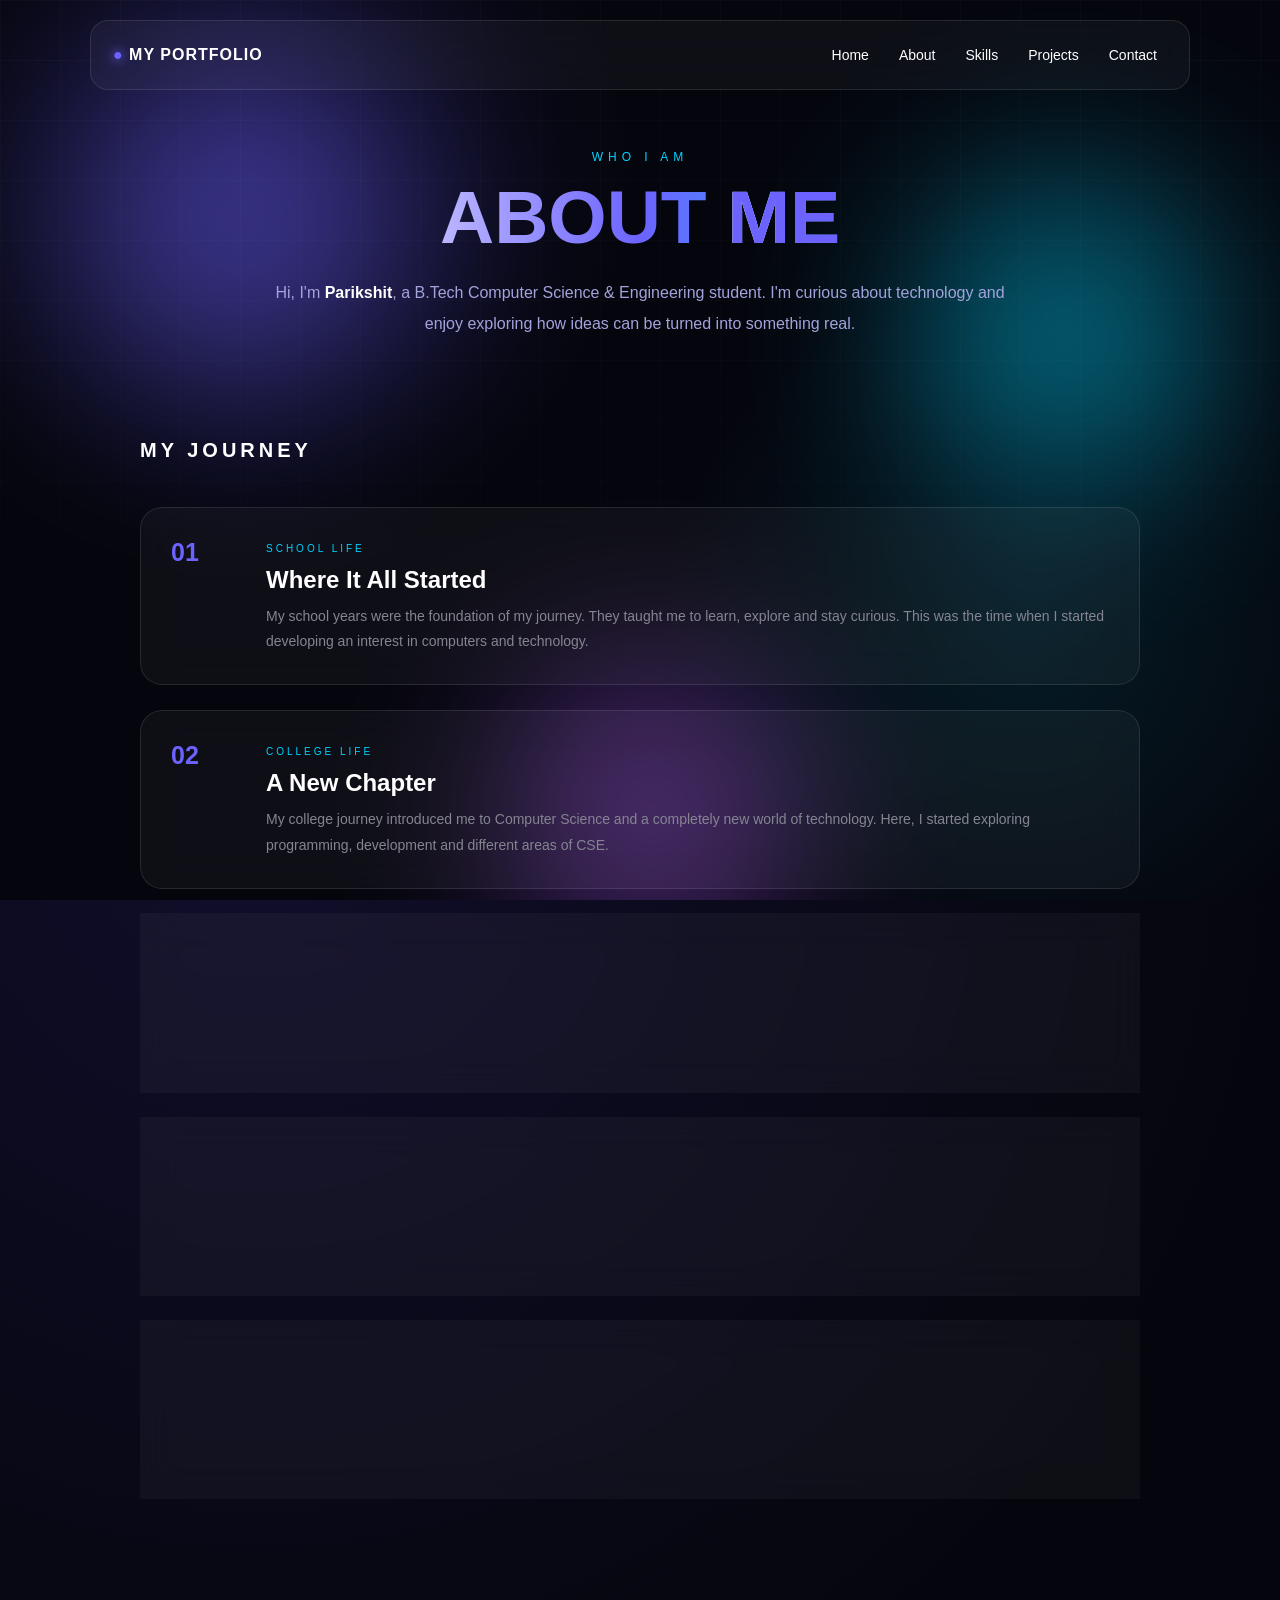
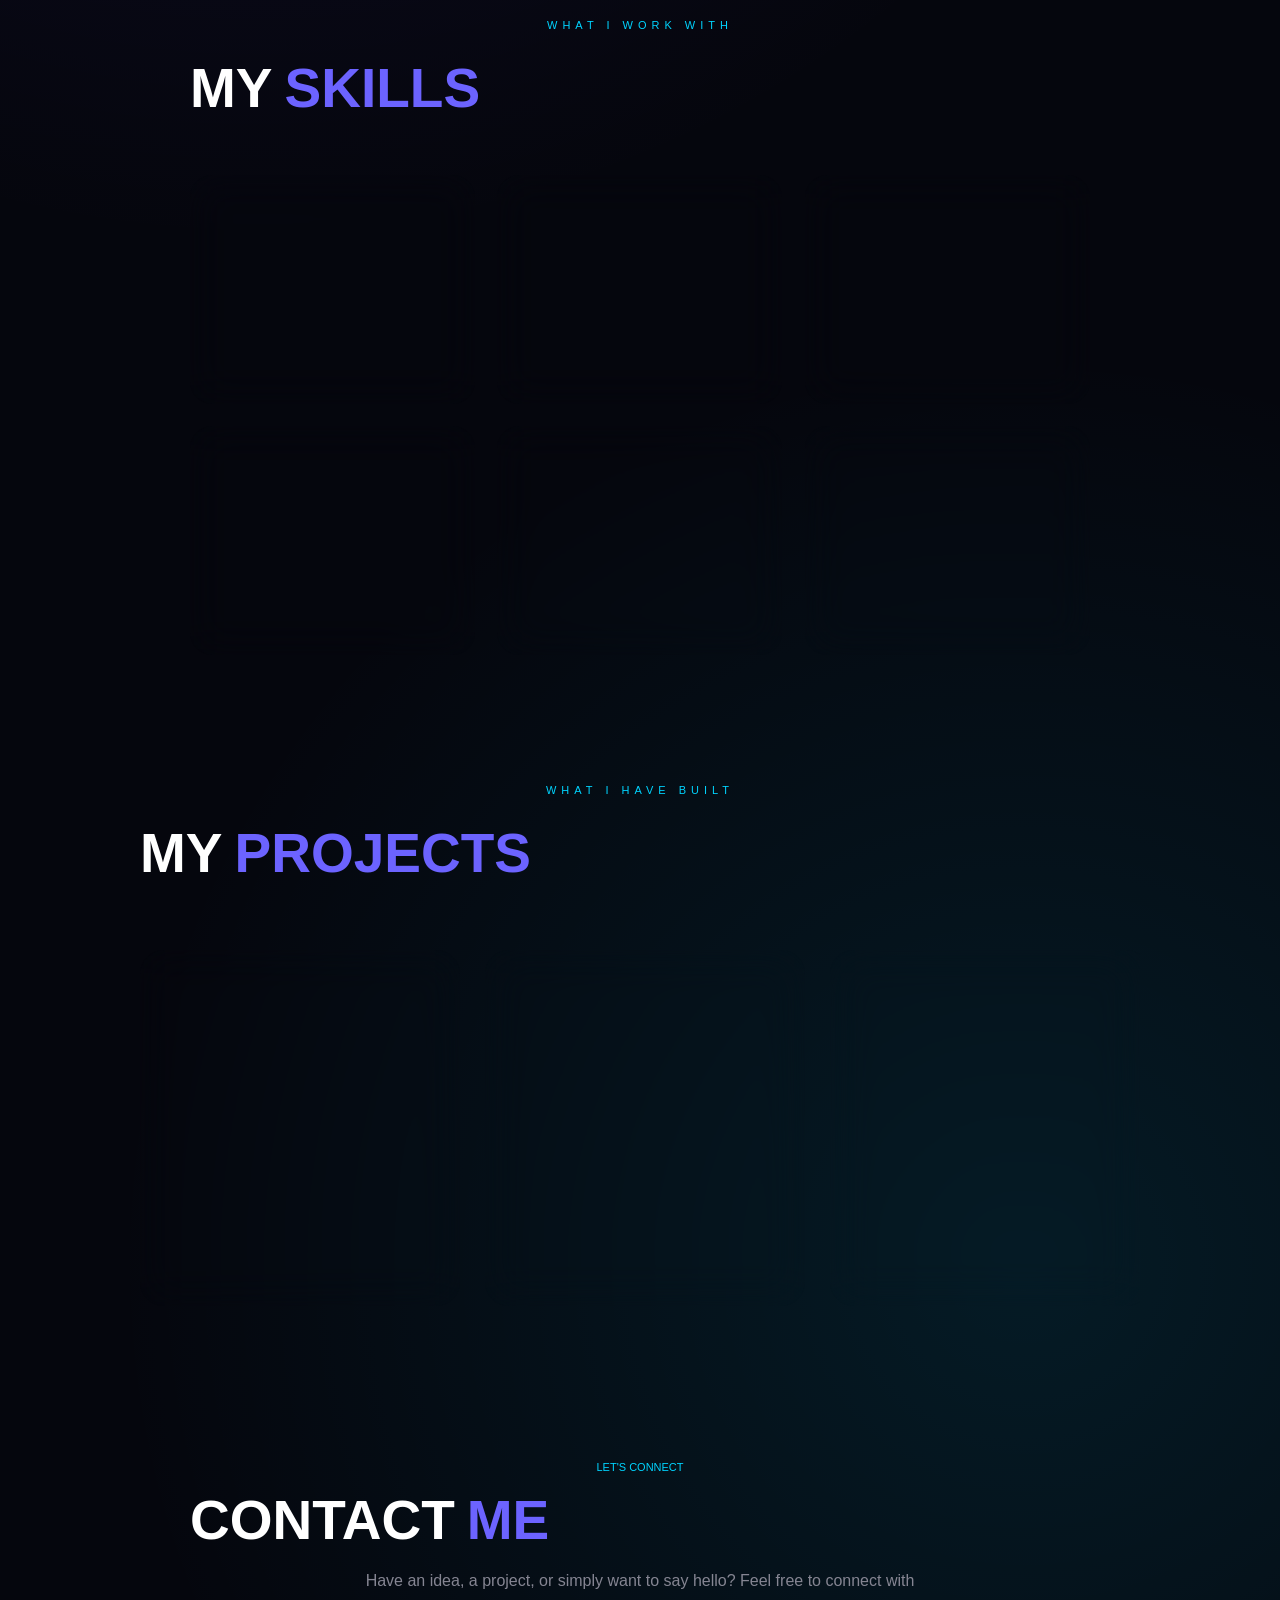
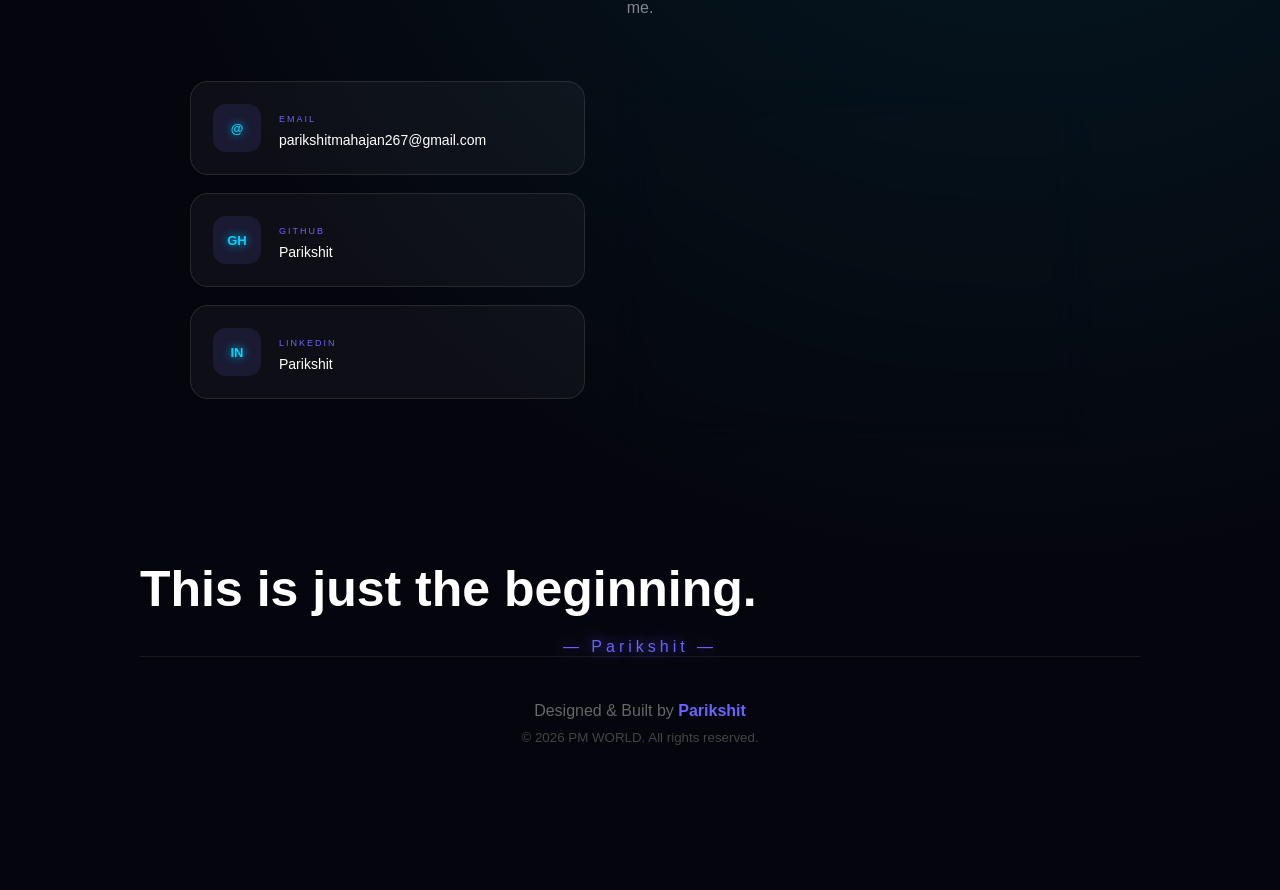
==== commit 8e7d9b01: "update project slider" ====
--- a/02.html
+++ b/02.html
@@ -438,55 +438,65 @@
 
         <!-- LEFT -->
         <div class="contact-info">
-
-            <div class="contact-card">
+            
+            <a href="https://mail.google.com/mail/?view=cm&fs=1&to=parikshitmahajan267@gmail.com"
+           target="_blank"
+
+            class="contact-card">
                 <div class="contact-icon">@</div>
 
                 <div>
                     <small>EMAIL</small>
-                    <h3>yourmail@gmail.com</h3>
-                </div>
-            </div>
-
-
-            <div class="contact-card">
+                    <h3> parikshitmahajan267@gmail.com</h3>
+                </div>
+            </a>
+
+            <a href="https://github.com/parikshit-m7"
+            target="_blank"
+             class="contact-card">
                 <div class="contact-icon">GH</div>
 
                 <div>
                     <small>GITHUB</small>
                     <h3>Parikshit</h3>
                 </div>
-            </div>
-
-
-            <div class="contact-card">
+            </a>
+
+            <a href="https://www.linkedin.com/in/parikshit-mahajan-70a54732"
+            target="_blank"
+            class="contact-card">
                 <div class="contact-icon">IN</div>
 
                 <div>
                     <small>LINKEDIN</small>
                     <h3>Parikshit</h3>
                 </div>
-            </div>
+            </a>
 
         </div>
 
 
         <!-- RIGHT -->
-        <form class="contact-form">
+        <form class="contact-form"
+              action="https://formspree.io/f/xrpzvzpy"
+              method="POST">
 
             <input
                 type="text"
+                name="name"
                 placeholder="Your Name"
                 required
             >
 
             <input
                 type="email"
+                name="email"
                 placeholder="Your Email"
                 required
             >
 
             <textarea
+                name="message"
                 placeholder="Your Message"
                 rows="6"
                 required
@@ -552,196 +562,48 @@
 const projectWindow =
     document.querySelector(".projects-window");
 
-const projectTrack =
-    document.querySelector(".projects-track");
-
-const projectCards =
-    document.querySelectorAll(".project-card");
-
-let projectIndex = 0;
-
 
 /* =========================
-   CARD WIDTH
+   SMOOTH MOUSE WHEEL
 ========================= */
 
-function getProjectStep() {
-
-    const card =
-        projectCards[0];
-
-    const gap =
-        parseFloat(
-            getComputedStyle(projectTrack).gap
-        );
-
-    return card.offsetWidth + gap;
-}
+projectWindow.addEventListener("wheel", function(e) {
+
+    e.preventDefault();
+
+    projectWindow.scrollBy({
+        left: e.deltaY * 0.3,
+        behavior: "smooth"
+    });
+
+}, { passive: false });
 
 
 /* =========================
-   MOVE PROJECT
+   MOBILE SWIPE - SMOOTH
 ========================= */
 
-function moveProject() {
-
-    const step =
-        getProjectStep();
-
-    projectTrack.style.transform =
-        `translateX(-${projectIndex * step}px)`;
-
-}
-
-
-/* =========================
-   LAPTOP MOUSE WHEEL
-========================= */
-
-projectWindow.addEventListener(
-    "wheel",
-    function(e) {
-
-        if (e.deltaY > 0) {
-
-            if (projectIndex < 2) {
-
-                e.preventDefault();
-
-                projectIndex++;
-
-                moveProject();
-
-            }
-
-        }
-
-        else if (e.deltaY < 0) {
-
-            if (projectIndex > 0) {
-
-                e.preventDefault();
-
-                projectIndex--;
-
-                moveProject();
-
-            }
-
-        }
-
-    },
-    { passive: false }
-);
-
-
-/* =========================
-   MOBILE TOUCH
-========================= */
-
-let touchStartX = 0;
-
-let touchStartY = 0;
-
-
-projectWindow.addEventListener(
-    "touchstart",
-    function(e) {
-
-        touchStartX =
-            e.touches[0].clientX;
-
-        touchStartY =
-            e.touches[0].clientY;
-
-    },
-    { passive: true }
-);
-
-
-projectWindow.addEventListener(
-    "touchend",
-    function(e) {
-
-        const touchEndX =
-            e.changedTouches[0].clientX;
-
-        const touchEndY =
-            e.changedTouches[0].clientY;
-
-
-        const differenceX =
-            touchEndX - touchStartX;
-
-        const differenceY =
-            touchEndY - touchStartY;
-
-
-        /*
-        Agar horizontal swipe
-        vertical swipe se zyada ho
-        */
-
-        if (
-            Math.abs(differenceX) >
-            Math.abs(differenceY)
-        ) {
-
-
-            /* LEFT SWIPE */
-
-            if (
-                differenceX < -50 &&
-                projectIndex < 2
-            ) {
-
-                projectIndex++;
-
-                moveProject();
-
-            }
-
-
-            /* RIGHT SWIPE */
-
-            else if (
-                differenceX > 50 &&
-                projectIndex > 0
-            ) {
-
-                projectIndex--;
-
-                moveProject();
-
-            }
-
-        }
-
-    },
-    { passive: true }
-);
-
-
-/* =========================
-   START
-========================= */
-
-moveProject();
-
-
-/* =========================
-   RESIZE
-========================= */
-
-window.addEventListener(
-    "resize",
-    function() {
-
-        moveProject();
-
-    }
-);
-
+let startX = 0;
+let startScroll = 0;
+
+projectWindow.addEventListener("touchstart", function(e) {
+
+    startX = e.touches[0].clientX;
+    startScroll = projectWindow.scrollLeft;
+
+}, { passive: true });
+
+
+projectWindow.addEventListener("touchmove", function(e) {
+
+    const currentX = e.touches[0].clientX;
+
+    const distance = startX - currentX;
+
+    projectWindow.scrollLeft =
+        startScroll + distance;
+
+}, { passive: true });
 </script>
 </body>
 </html>
--- a/01.css
+++ b/01.css
@@ -1653,9 +1653,6 @@
 
 .projects-title h2 span {
     color: #6c63ff;
-
-    text-shadow:
-        0 0 15px rgba(108,99,255,.5);
 }
 
 
@@ -1663,14 +1660,21 @@
 
 .projects-window {
     width: 100%;
-    overflow: hidden;
+    overflow-x: auto;
+    overflow-y: hidden;
     padding: 10px 0 15px;
     box-sizing: border-box;
-
     
-}
-
-
+    scroll-behavior: smooth;
+    -webkit-overflow-scrolling: touch;
+
+    scrollbar-width: none;
+    
+}
+
+.projects-window::-webkit-scrollbar {
+    display: none;
+}
 
 /* MOVING TRACK */
 
@@ -1679,9 +1683,9 @@
     gap: 25px;
     width: max-content;
     
-    transform: translateX(0);
-
-    transition: transform 0.7s ease;
+     will-change: transform;
+
+    animation: projectInfiniteLoop 10s linear infinite;
 
 }
 
@@ -1904,15 +1908,16 @@
 
 @keyframes projectInfiniteLoop {
 
-    0% {
+    from {
         transform: translateX(0);
     }
 
-    100% {
+    to {
         transform: translateX(
-            calc(-3 * 320px - 2 * 25px)
+            calc(-3 * (320px + 25px))
         );
     }
+
 
 }
 
@@ -1922,41 +1927,27 @@
 ========================= */
 
 @media (max-width: 700px) {
-    
-    .projects-window {
-        width: 100%;
-        overflow: hidden;
-    }
-
-    .projects-track {
-        gap: 20px;
-
-        transition:
-            transform 0.6s ease;
-    }
+
     .project-card {
-
         width: 280px;
         min-width: 280px;
-
     }
 
     @keyframes projectInfiniteLoop {
 
-        0% {
+       from {
             transform: translateX(0);
         }
 
-        100% {
+        to {
             transform: translateX(
-                calc(-3 * 280px - 2 * 25px)
+                calc(-3 * (280px + 25px))
             );
         }
 
     }
 
 }
-
 /* =========================
    CONTACT SECTION
 ========================= */
@@ -1974,7 +1965,7 @@
 .contact-title > p:first-child {
     color: #00d4ff;
     font-size: 11px;
-    letter-spacing: 5px;
+    letter-spacing: 0px;
 }
 
 .contact-title h2 {
@@ -1987,8 +1978,6 @@
 .contact-title h2 span {
     color: #6c63ff;
 
-    text-shadow:
-        0 0 20px #6c63ff;
 }
 
 .contact-intro {
@@ -2027,7 +2016,8 @@
     align-items: center;
 
     gap: 18px;
-
+    text-decoration: none;
+    color: inherit;
     padding: 22px;
 
     background:
